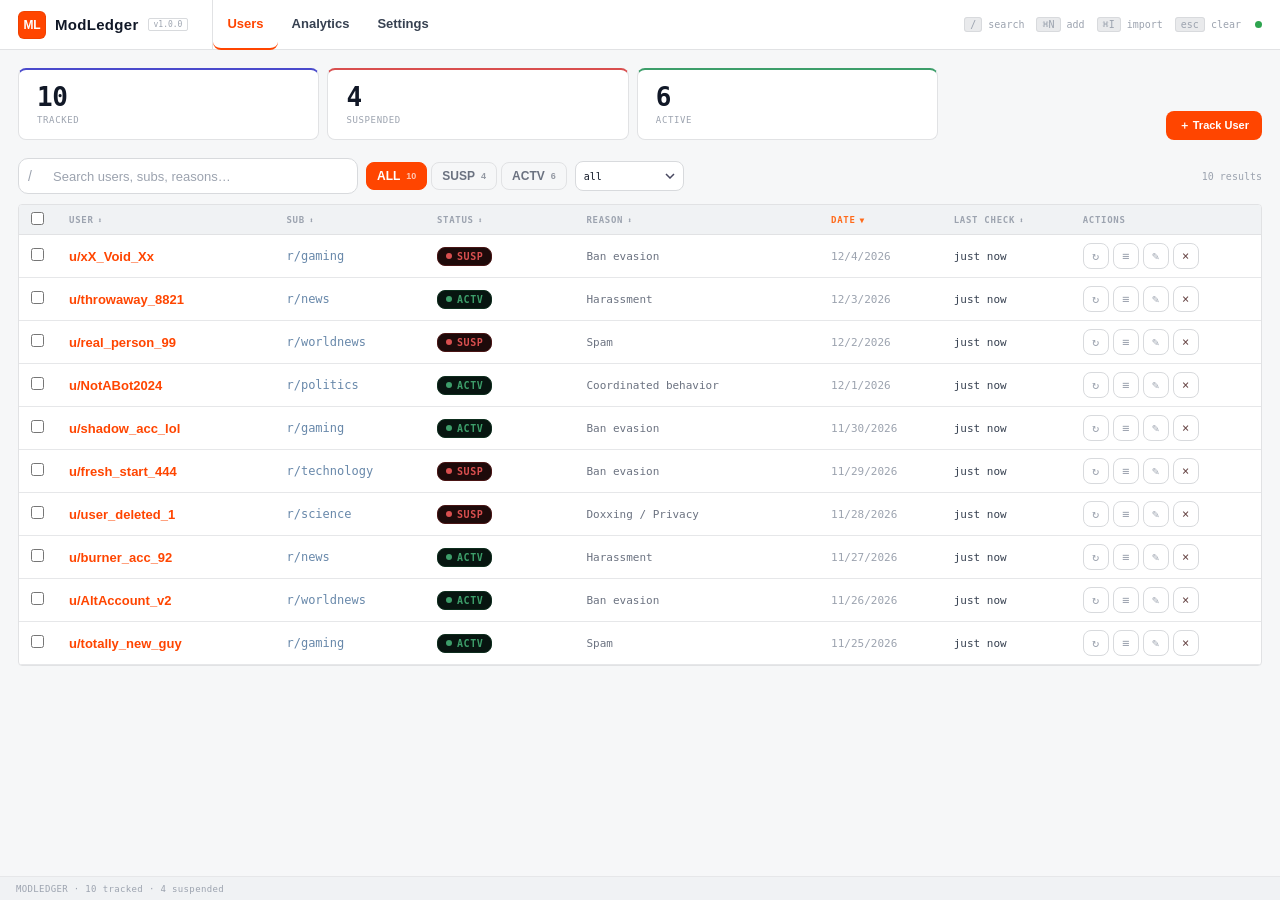
==== ModLedger.html @ e8f29388 "first commit" ====
<!DOCTYPE html>
<html lang="en">
<head>
<meta charset="UTF-8"/>
<meta name="viewport" content="width=device-width,initial-scale=1.0"/>
<title>ModLedger — Reddit Moderation Infrastructure</title>
<link rel="preconnect" href="https://fonts.googleapis.com"/>
<link href="https://fonts.googleapis.com/css2?family=DM+Sans:wght@300;400;500;600;700&family=JetBrains+Mono:wght@400;500;600;700&display=swap" rel="stylesheet"/>
<link rel="stylesheet" href="css/styles.css">
</head>
<body>
<div id="app">
  <header id="topbar">
    <div class="wordmark">
      <div class="wordmark-icon">ML</div>
      <span class="wordmark-text">ModLedger</span>
      <span class="wordmark-ver">v1.0.0</span>
    </div>
    <div class="vdiv"></div>
    <nav id="nav">
      <button class="nav-btn active" data-view="users">Users</button>
      <button class="nav-btn" data-view="analytics">Analytics</button>
      <button class="nav-btn" data-view="settings">Settings</button>
    </nav>
    <div class="spacer"></div>
    <div class="kb-hints">
      <span><kbd>/</kbd> search</span>
      <span><kbd>⌘N</kbd> add</span>
      <span><kbd>⌘I</kbd> import</span>
      <span><kbd>esc</kbd> clear</span>
    </div>
    <div class="pulse-dot sys-dot" title="System operational"></div>
  </header>

  <main id="main">
    <div id="stats-row" class="stats-row"></div>

    <div class="toolbar">
      <div class="search-wrap">
        <span class="icon">/</span>
        <input id="search-inp" class="search-inp" placeholder="Search users, subs, reasons…" />
        <button id="search-clear" class="search-clear" aria-label="Clear search">✕</button>
      </div>
      <div class="filter-pills" id="filter-pills"></div>
      <select id="sub-sel" class="sub-sel" aria-label="Filter by subreddit"><option value="all">all</option></select>
      <div class="spacer"></div>
      <div class="result-count" id="result-count">0 results</div>
      <div class="bulk-actions" id="bulk-actions">
        <div class="bulk-count" id="bulk-count">0 selected</div>
        <button class="btn btn-sm btn-secondary" id="bulk-refresh-btn">↻ Refresh</button>
        <button class="btn btn-sm btn-danger" id="bulk-delete-btn">× Remove</button>
      </div>
    </div>

    <div class="table-wrap">
      <div class="tbl-scroll">
        <table>
          <thead id="table-head"></thead>
          <tbody id="table-body"></tbody>
        </table>
      </div>
      <div class="pagination" id="pagination">
        <div class="page-info" id="page-info"></div>
        <div class="page-btns" id="page-btns"></div>
      </div>
    </div>

    <section id="view-analytics"></section>
    <section id="view-settings"></section>
  </main>

  <!-- Modal -->
  <div id="modal-overlay" class="overlay">
    <div class="modal" id="modal-box">
      <div class="modal-header"><div id="modal-title" class="modal-title"></div><button class="modal-close" onclick="ML.closeModal()">×</button></div>
      <div class="modal-body" id="modal-body"></div>
    </div>
  </div>

  <!-- Drawer -->
  <div id="drawer-overlay" class="drawer-overlay"></div>
  <div id="drawer" class="drawer"></div>

  <!-- Toasts -->
  <div class="toast-container" id="toast-container"></div>

  <!-- Statusbar -->
  <div id="statusbar">
    <div class="sb-text" id="sb-text">MODLEDGER</div>
    <div class="sb-sep" id="sb-sep"></div>
    <div class="sb-checking" id="sb-checking"><div class="sys-dot"></div><div id="sb-checking-text">checking…</div></div>
  </div>

  <script src="js/app.js" defer></script>
</body>
</html>
---- css/styles.css ----
/* ── RESET & BASE ── */
*,*::before,*::after{box-sizing:border-box;margin:0;padding:0}
:root{
  /* Reddit-like light theme tokens */
  --bg0:#f6f7f8; /* page background */
  --bg1:#ffffff; /* card / surface */
  --bg2:#f0f2f4; /* subtle surfaces */
  --bg3:#e9eaec; /* accents */
  --b0:#e6e7e9; --b1:#e1e2e4; --b2:#d8dadd;
  --t0:#111827; --t1:#374151; --t2:#6b7280; --t3:#9ca3af;
  --ac:#ff4500; /* Reddit orange */ --achi:#ff6a1a; --acd:#fff7f0;
  --mono:ui-monospace, SFMono-Regular, Menlo, Monaco, 'Roboto Mono', 'Segoe UI Mono', monospace;
  --sans: 'Noto Sans', 'Helvetica Neue', Arial, system-ui, sans-serif;
  --danger:#c0392b; --warn:#b87b00; --good:#2ea44f;
  --radius:8px;
  --motion-fast:120ms; --motion-medium:200ms;
}
html,body{background:var(--bg0);color:var(--t0);font-family:var(--sans);min-height:100vh;font-size:14px}
::-webkit-scrollbar{width:5px;height:5px}
::-webkit-scrollbar-track{background:var(--bg0)}
::-webkit-scrollbar-thumb{background:var(--b2);border-radius:4px}
::selection{background:#2a2a6a;color:#e0e0ff}
input,textarea,select{outline:none;font-family:var(--mono);color:var(--t0);background:var(--bg1);border:1px solid var(--b2);border-radius:3px;transition:border-color .12s}
input:focus,textarea:focus,select:focus{border-color:var(--ac)}
input::placeholder,textarea::placeholder{color:var(--t3)}
select option{background:var(--bg2);color:var(--t0)}
button{cursor:pointer;font-family:var(--mono)}
a{text-decoration:none;color:inherit}

/* Skip link */
.skip-link{position:absolute;left:8px;top:8px;background:var(--acd);color:var(--t0);padding:6px 10px;border-radius:4px;z-index:9999;transform:translateY(-120%);transition:transform .18s}
.skip-link:focus{transform:translateY(0)}

/* ── ANIMATIONS ── */
@keyframes spin{to{transform:rotate(360deg)}}
@keyframes pulse{0%,100%{opacity:1}50%{opacity:.25}}
@keyframes slideInRight{from{transform:translateX(100%);opacity:0}to{transform:translateX(0);opacity:1}}
@keyframes slideInUp{from{transform:translateY(8px);opacity:0}to{transform:translateY(0);opacity:1}}
@keyframes fadeIn{from{opacity:0}to{opacity:1}}
@keyframes flashRow{0%{background:#1a1a4a}100%{background:transparent}}
.spin{animation:spin .8s linear infinite}
.pulse-dot{animation:pulse 1.8s ease infinite;display:inline-block;border-radius:50%}
.fade-in{animation:fadeIn .2s ease}
.slide-in-right{animation:slideInRight .22s cubic-bezier(.16,1,.3,1)}
.slide-in-up{animation:slideInUp .18s ease}
.row-flash{animation:flashRow 1.2s ease}

/* ── LAYOUT ── */
#app{display:flex;flex-direction:column;min-height:100vh}
#topbar{background:var(--bg1);border-bottom:1px solid var(--b1);height:50px;display:flex;align-items:center;padding:0 18px;gap:0;position:sticky;top:0;z-index:100;flex-shrink:0}
#main{flex:1;padding:18px 18px 40px;width:100%;max-width:1440px;margin:0 auto}
#statusbar{background:var(--bg2);border-top:1px solid var(--b0);height:24px;display:flex;align-items:center;padding:0 16px;gap:16px;position:sticky;bottom:0;z-index:100;flex-shrink:0}

/* ── WORDMARK ── */
.wordmark{display:flex;align-items:center;gap:9px;margin-right:24px}
.wordmark-icon{width:28px;height:28px;background:var(--ac);border:1px solid rgba(0,0,0,0.06);border-radius:6px;display:flex;align-items:center;justify-content:center;font-size:12px;font-weight:700;color:#fff;font-family:var(--sans);letter-spacing:-.02em}
.wordmark-text{font-weight:700;font-size:15px;color:var(--t0);letter-spacing:0.02em;text-transform:none;font-family:var(--sans)}
.wordmark-ver{font-size:8px;color:var(--t3);border:1px solid var(--b2);border-radius:2px;padding:1px 5px;font-family:var(--mono)}

/* ── NAV ── */
nav{display:flex;height:50px}
.nav-btn{background:none;border:none;border-bottom:2px solid transparent;color:var(--t1);padding:0 14px;height:100%;font-size:13px;font-family:var(--sans);letter-spacing:0;font-weight:600;transition:all .12s}
.nav-btn:hover{color:var(--t0)}
.nav-btn.active{color:var(--ac);border-bottom-color:var(--ac);font-weight:700}

/* ── VDIVIDER ── */
.vdiv{width:1px;background:var(--b1);align-self:stretch;flex-shrink:0}

/* ── KBD ── */
kbd{background:var(--bg3);border:1px solid var(--b2);color:var(--t3);border-radius:3px;padding:1px 5px;font-size:10px;font-family:var(--mono)}
.kb-hints{display:flex;gap:12px;align-items:center;font-size:10px;color:var(--t3);font-family:var(--mono);margin-right:14px}

/* ── STAT CARDS ── */
.stats-row{display:flex;gap:8px;margin-bottom:18px;flex-wrap:wrap;align-items:stretch}
.stat-card{background:var(--bg1);border:1px solid var(--b1);padding:14px 18px;flex:1 1 90px;min-width:90px}
.stat-value{font-size:26px;font-weight:700;color:var(--t0);font-family:var(--mono);line-height:1;letter-spacing:-.02em}
.stat-label{font-size:9px;color:var(--t3);margin-top:5px;letter-spacing:.07em;text-transform:uppercase;font-family:var(--mono)}
.stat-sub{font-size:9px;color:var(--t3);margin-top:2px;font-family:var(--mono)}

/* ── TOOLBAR ── */
.toolbar{display:flex;gap:8px;margin-bottom:10px;align-items:center;flex-wrap:wrap}
.search-wrap{position:relative;flex:1 1 220px;max-width:340px}
.search-wrap .icon{position:absolute;left:10px;top:50%;transform:translateY(-50%);color:var(--t3);font-size:14px;pointer-events:none}
.search-inp{width:100%;height:36px;padding:0 34px;font-size:13px;background:var(--bg1);border:1px solid var(--b2);border-radius:10px;color:var(--t1);font-family:var(--sans)}
.search-inp:focus{border-color:var(--ac)}
.search-clear{position:absolute;right:8px;top:50%;transform:translateY(-50%);background:none;border:none;color:var(--t3);font-size:16px;line-height:1;display:none}
.filter-pills{display:flex;gap:4px;flex-wrap:wrap}
.pill{display:inline-flex;align-items:center;gap:6px;background:transparent;border:1px solid var(--b1);color:var(--t2);font-size:12px;font-weight:600;padding:6px 10px;border-radius:999px;font-family:var(--sans);letter-spacing:0;text-transform:none;transition:all .12s}
.pill:hover{background:var(--bg2);border-color:var(--b2);color:var(--t1)}
.pill.active{background:var(--ac);border-color:var(--ac);color:#fff}
.pill-count{font-size:9px;opacity:.7}
.sub-sel{height:30px;padding:0 26px 0 8px;font-size:10px;width:auto;min-width:90px;appearance:none;background-image:url("data:image/svg+xml,%3Csvg xmlns='http://www.w3.org/2000/svg' width='10' height='6'%3E%3Cpath d='M1 1l4 4 4-4' stroke='%23484860' stroke-width='1.5' fill='none'/%3E%3C/svg%3E");background-repeat:no-repeat;background-position:right 8px center}
.result-count{font-size:10px;color:var(--t3);font-family:var(--mono);white-space:nowrap}
.bulk-actions{display:flex;gap:6px;align-items:center}
.bulk-count{font-size:10px;color:var(--t3);font-family:var(--mono)}

/* ── BUTTONS ── */
.btn{display:inline-flex;align-items:center;gap:8px;border:1px solid transparent;border-radius:8px;font-family:var(--sans);font-weight:700;letter-spacing:0;transition:all .12s;white-space:nowrap}
.btn-sm{font-size:10px;padding:3px 8px}
.btn-md{font-size:11px;padding:6px 12px}
.btn-lg{font-size:13px;padding:9px 20px}
.btn-primary{background:var(--ac);border-color:transparent;color:#fff}
.btn-primary:hover{background:var(--achi)}
.btn-secondary{background:transparent;border:1px solid var(--b1);color:var(--t1)}
.btn-secondary:hover{background:var(--bg2)}
.btn-ghost{background:transparent;border-color:transparent;color:var(--t2)}
.btn-ghost:hover{background:var(--bg2);border-color:var(--b2)}
.btn-danger{background:#1e0808;border-color:#6a2020;color:#e06060}
.btn-danger:hover{background:#3a1010}
.btn:disabled{opacity:.4;cursor:not-allowed}

/* ── TABLE ── */
.table-wrap{border:1px solid var(--b1);border-radius:4px;overflow:hidden;background:var(--bg1)}
.tbl-scroll{overflow-x:auto}
table{width:100%;border-collapse:collapse}
thead tr th{padding:7px 12px;text-align:left;font-size:9px;color:var(--t3);letter-spacing:.08em;text-transform:uppercase;font-weight:700;cursor:pointer;-webkit-user-select:none;-ms-user-select:none;user-select:none;white-space:nowrap;font-family:var(--mono);border-bottom:1px solid var(--b1);background:var(--bg2);transition:color .1s}
thead tr th:hover,thead tr th.sort-active{color:var(--achi)}
thead tr th:first-child{cursor:default;width:38px}
thead tr th:last-child{cursor:default}
tbody tr{transition:background .1s}
tbody tr:hover td{background:var(--bg2)}
tbody tr.sel td{background:#12124a!important}
tbody tr.row-flash td{animation:flashRow 1.2s ease}
td{padding:8px 12px;font-size:12px;color:var(--t1);border-bottom:1px solid var(--b0);vertical-align:middle;font-family:var(--mono)}
td:first-child{width:38px}
.td-user a{color:var(--ac);font-weight:700;font-size:13px;font-family:var(--sans)}
.td-user a:hover{text-decoration:underline}
.td-sub{color:#6888aa}
.td-reason{color:var(--t2);max-width:200px;overflow:hidden;text-overflow:ellipsis;white-space:nowrap;font-size:11px}
.td-reporter{color:var(--t3);font-size:11px}
.td-date{color:var(--t3);font-size:11px;white-space:nowrap}
.td-check{font-size:11px;white-space:nowrap}
.td-actions{white-space:nowrap}
.td-user-inner{display:flex;align-items:center;gap:6px}
.empty-row td{text-align:center;padding:56px 0;color:var(--t3);font-size:13px}
.sort-arrow{margin-left:4px;font-size:8px}

/* ── STATUS BADGE ── */
.badge{display:inline-flex;align-items:center;gap:5px;font-size:10px;font-weight:700;padding:3px 8px;border-radius:3px;letter-spacing:.06em;white-space:nowrap;font-family:var(--mono);border:1px solid}
.badge-dot{width:6px;height:6px;border-radius:50%;flex-shrink:0;animation:pulse 1.8s ease infinite}
.badge-sm{font-size:9px;padding:2px 6px}
.badge-sm .badge-dot{width:5px;height:5px}

/* CONF bar removed (unused) */

/* ── ACTION BUTTONS ── */
.action-btn{background:none;border:1px solid var(--b2);color:var(--t3);border-radius:3px;width:26px;height:26px;display:inline-flex;align-items:center;justify-content:center;font-size:12px;transition:all .12s;flex-shrink:0}
.action-btn:hover{border-color:var(--achi);color:var(--achi)}
.action-btn.danger-btn{color:#664444}
.action-btn.danger-btn:hover{border-color:var(--danger);color:var(--danger)}
.action-btns{display:flex;gap:4px}

/* ── TOOLTIP ── */
.tip-wrap{position:relative;display:inline-flex}
.tip-wrap .tip{opacity:0;pointer-events:none;position:absolute;bottom:calc(100% + 6px);left:50%;transform:translateX(-50%);background:var(--bg3);border:1px solid var(--b2);color:var(--t1);font-size:10px;white-space:nowrap;padding:3px 8px;border-radius:3px;font-family:var(--mono);z-index:1000;transition:opacity .12s}
.tip-wrap:hover .tip{opacity:1}

/* ── PAGINATION ── */
.pagination{display:flex;justify-content:space-between;align-items:center;padding:10px 14px;border-top:1px solid var(--b0);background:var(--bg2)}
.page-info{font-size:10px;color:var(--t3);font-family:var(--mono)}
.page-btns{display:flex;gap:4px;align-items:center}
.page-num{width:28px;height:26px;border:1px solid var(--b2);background:transparent;color:var(--t3);border-radius:3px;font-size:10px;font-family:var(--mono)}
.page-num.active{border-color:var(--ac);background:var(--acd);color:var(--achi)}

/* ── FIELD / FORM ── */
.field{margin-bottom:14px}
.field-label{display:block;font-size:9px;color:var(--t3);letter-spacing:.08em;text-transform:uppercase;margin-bottom:5px;font-family:var(--mono)}
.field-hint{font-size:10px;color:var(--t3);margin-top:4px;font-family:var(--mono)}
.field-hint.compact{margin-top:0;margin-bottom:5px}
.bulk-preview{font-size:10px;color:var(--t3);font-family:var(--mono);margin-top:-8px;margin-bottom:14px}

.field input,.field select,.field textarea{width:100%;padding:7px 10px;font-size:12px;background:var(--bg1);border:1px solid var(--b2);border-radius:3px;color:var(--t0);font-family:var(--mono)}
.field select{appearance:none;padding-right:28px;background-image:url("data:image/svg+xml,%3Csvg xmlns='http://www.w3.org/2000/svg' width='12' height='8'%3E%3Cpath d='M1 1l5 5 5-5' stroke='%23484860' stroke-width='1.5' fill='none'/%3E%3C/svg%3E");background-repeat:no-repeat;background-position:right 10px center}
.field textarea{resize:vertical}
.field input:focus,.field select:focus,.field textarea:focus{border-color:var(--ac)}
.form-row{display:grid;grid-template-columns:1fr 1fr;gap:12px}

/* ── MODAL ── */
.overlay{position:fixed;inset:0;background:rgba(0,0,0,.75);display:flex;align-items:center;justify-content:center;z-index:2000;padding:20px;animation:fadeIn .15s ease}
.modal{background:var(--bg1);border:1px solid var(--b2);border-radius:4px;max-width:100%;max-height:90vh;overflow:auto;box-shadow:0 32px 80px rgba(0,0,0,.6);animation:slideInUp .18s ease}
.modal-header{display:flex;justify-content:space-between;align-items:center;padding:16px 20px;border-bottom:1px solid var(--b1)}
.modal-title{font-size:11px;font-weight:700;letter-spacing:.08em;color:var(--t1);font-family:var(--mono);text-transform:uppercase}
.modal-close{background:none;border:none;color:var(--t3);font-size:20px;line-height:1;padding:0 2px}
.modal-body{padding:20px}
.modal-footer{display:flex;gap:8px;justify-content:flex-end;margin-top:4px}
.form-error{display:none;background:#1e0a0a;border:1px solid #4a1515;color:#d06060;font-size:11px;padding:8px 12px;border-radius:3px;margin-bottom:14px;font-family:var(--mono)}

.modal-confirm{font-size:13px;color:var(--t1);line-height:1.6;margin-bottom:20px}
.drawer-title-row{display:flex;align-items:center;gap:8px;margin-bottom:4px}
.drawer-user-link{font-size:15px;font-weight:700;color:var(--achi);font-family:var(--mono)}
.drawer-subtle{font-size:11px;color:var(--t3);font-family:var(--mono)}
.drawer-close{background:none;border:none;color:var(--t3);font-size:20px;cursor:pointer}
.drawer-status-row{display:flex;align-items:center;gap:10px;margin-bottom:12px}

/* ── DRAWER ── */
.drawer-overlay{position:fixed;inset:0;background:rgba(0,0,0,.5);z-index:1500;animation:fadeIn .15s ease}
.drawer{position:fixed;right:0;top:0;bottom:0;width:400px;background:var(--bg1);border-left:1px solid var(--b2);z-index:1501;overflow:auto;animation:slideInRight .22s cubic-bezier(.16,1,.3,1)}
.drawer-header{display:flex;justify-content:space-between;align-items:flex-start;padding:18px 20px 14px;border-bottom:1px solid var(--b1);position:sticky;top:0;background:var(--bg1);z-index:1}
.drawer-body{padding:20px}
.status-card{background:var(--bg2);border:1px solid var(--b1);border-radius:3px;padding:16px;margin-bottom:18px}
.status-card-label{font-size:9px;color:var(--t3);letter-spacing:.08em;text-transform:uppercase;font-family:var(--mono);margin-bottom:10px}
.drawer-meta{display:grid;grid-template-columns:1fr 1fr;gap:8px;font-size:11px;font-family:var(--mono);margin-top:12px}
.drawer-meta-key{color:var(--t3);margin-bottom:2px}
.drawer-meta-val{color:var(--t1)}
.drawer-note{margin-top:12px;font-size:11px;color:#8899bb;background:#0e1220;padding:8px 12px;border-radius:3px;border-left:2px solid #3355aa;line-height:1.5;font-family:var(--mono)}
.drawer-links{display:flex;gap:6px;margin-bottom:20px;flex-wrap:wrap}
.timeline-label{font-size:9px;color:var(--t3);letter-spacing:.08em;text-transform:uppercase;font-family:var(--mono);margin-bottom:14px}
.timeline-item{display:flex;gap:12px;margin-bottom:0}
.timeline-dot-col{display:flex;flex-direction:column;align-items:center;padding-top:4px}
.timeline-dot{width:10px;height:10px;border-radius:50%;flex-shrink:0;border:2px solid}
.timeline-line{width:1px;flex:1;background:var(--b1);min-height:20px}
.timeline-content{flex:1;padding-bottom:16px}
.timeline-date{font-size:10px;color:var(--t3);font-family:var(--mono);margin-bottom:5px}
.timeline-badges{display:flex;align-items:center;gap:6px;margin-bottom:5px;flex-wrap:wrap}
.timeline-arrow{color:var(--t3);font-size:11px}
.timeline-tags{font-size:10px;color:var(--t3);font-family:var(--mono);display:flex;gap:6px;flex-wrap:wrap}
.tag{background:var(--bg2);border:1px solid var(--b2);border-radius:2px;padding:1px 5px}
.tag-good{color:var(--good)}
.tag-warn{color:var(--warn)}

/* ── ANALYTICS ── */
.analytics-hero{background:var(--bg1);border:1px solid var(--b1);border-radius:3px;padding:24px;margin-bottom:14px;display:flex;gap:32px;align-items:center;flex-wrap:wrap}
.hero-metric{display:flex;flex-direction:column}
.hero-value{font-size:36px;font-weight:700;font-family:var(--mono);letter-spacing:-.03em;line-height:1}
.hero-label{font-size:9px;color:var(--t3);font-family:var(--mono);margin-top:6px;letter-spacing:.06em;text-transform:uppercase}
.hero-sub{font-size:9px;color:var(--t3);font-family:var(--mono)}
.analytics-grid{display:grid;grid-template-columns:1fr 1fr;gap:14px;max-width:960px}
.a-section{background:var(--bg1);border:1px solid var(--b1);border-radius:3px;padding:20px}
.a-section-title{font-size:9px;color:var(--t3);letter-spacing:.08em;text-transform:uppercase;font-family:var(--mono);margin-bottom:16px;padding-bottom:10px;border-bottom:1px solid var(--b0)}
.bar-row{margin-bottom:12px}
.bar-row-head{display:flex;justify-content:space-between;font-size:11px;font-family:var(--mono);margin-bottom:5px}
.bar-row-label{color:var(--t1)}
.bar-row-val{font-weight:600}
.bar-row-pct{color:var(--t3);font-weight:400}
.bar-track{height:4px;background:var(--b1);border-radius:2px;overflow:hidden}
.bar-fill{height:100%;border-radius:2px;transition:width .5s ease}

/* bar-fill now driven by CSS variables set on element: --pct and --fill */
.bar-fill{width:var(--pct,0%);background:var(--fill,var(--ac));}

/* hero-value uses CSS variable for color */
.hero-value{color:var(--hv,inherit)}

/* analytics no-data */
.no-data-analytics{color:var(--t3);font-family:var(--mono);font-size:13px;padding:40px 0}

/* drawer meta row helper */
.drawer-meta-row{display:flex;align-items:center;gap:10px;margin-bottom:12px}

/* timeline status color mappings (avoid inline styles) */
.timeline-dot.status-suspended{background:#1e0a0a;border-color:#d94f4f}
.timeline-dot.status-active{background:#071510;border-color:#3d9e6a}

/* ── SETTINGS ── */
.settings-wrap{max-width:560px}
.settings-card{background:var(--bg1);border:1px solid var(--b1);border-radius:3px;padding:24px}
.settings-section{font-size:9px;color:var(--t3);letter-spacing:.08em;text-transform:uppercase;font-family:var(--mono);margin-bottom:16px;margin-top:24px;padding-bottom:8px;border-bottom:1px solid var(--b1)}
.settings-section:first-child{margin-top:0}
.toggle-row{display:flex;justify-content:space-between;align-items:flex-start;margin-bottom:12px}
.toggle-label{font-size:12px;color:var(--t1);font-family:var(--mono)}
.toggle-hint{font-size:10px;color:var(--t3);font-family:var(--mono);margin-top:2px}
.toggle-row{display:flex;justify-content:space-between;align-items:flex-start;margin-bottom:12px}
.toggle-label{font-size:12px;color:var(--t1);font-family:var(--mono)}
.toggle-hint{font-size:10px;color:var(--t3);font-family:var(--mono);margin-top:2px}
.settings-footer{display:flex;justify-content:flex-end;gap:8px;margin-top:20px;padding-top:16px;border-top:1px solid var(--b1);align-items:center}
.save-confirm{font-size:11px;color:var(--good);font-family:var(--mono)}

/* Pipeline HUD removed (legacy) */

/* ── TOASTS ── */
.toast-container{position:fixed;bottom:30px;left:20px;display:flex;flex-direction:column;gap:6px;z-index:4000}
.toast{background:var(--bg2);color:var(--t1);font-size:11px;padding:8px 14px;border-radius:3px;font-family:var(--mono);box-shadow:0 4px 16px rgba(0,0,0,.4);max-width:340px;animation:slideInUp .18s ease;border:1px solid var(--b2);border-left:3px solid var(--ac)}
.toast.success{border-left-color:var(--good);border-color:rgba(61,158,106,.3)}
.toast.error{border-left-color:var(--danger);border-color:rgba(201,64,64,.3)}

/* ── STATUS BAR ── */
.sb-text{font-size:9px;color:var(--t3);font-family:var(--mono);letter-spacing:.04em}
.sb-sep{width:1px;height:12px;background:var(--b2)}
.sb-checking{display:flex;align-items:center;gap:6px;font-size:9px;color:var(--achi);font-family:var(--mono)}
.sb-status{display:flex;align-items:center;gap:5px;font-size:9px;color:var(--t3);font-family:var(--mono)}
.sys-dot{width:6px;height:6px;border-radius:50%;background:var(--good);animation:pulse 1.8s ease infinite}
.spacer{flex:1}

/* ── SPINNER ── */
.spinner{border-radius:50%;flex-shrink:0;animation:spin var(--motion-medium) linear infinite}

/* Overrides: gentler motion and consistent corner radius */
button, .btn, .stat-card, .modal, .drawer, .toast, .badge, .action-btn, input, select, textarea, .pill { border-radius: var(--radius); }
.badge-dot{animation:pulse var(--motion-medium) ease-in-out infinite}

/* Safari user-select support helper */
.no-select{-webkit-user-select:none;-ms-user-select:none;user-select:none}

/* Default hidden states moved out of HTML inline styles */
#bulk-actions{display:none}
#pagination{display:none}
#view-analytics,#view-settings{display:none}
#modal-overlay{display:none}
#drawer-overlay,#drawer{display:none}
#sb-checking{display:none}

/* Table head / helper classes */
.th-select{width:38px}
.th-select .row-cb{margin:0}
.th-actions{white-space:nowrap}
.check-loading{display:flex;align-items:center;gap:8px;color:var(--achi);font-size:11px}

/* Status color tokens (used by badge status- classes) */
.status-suspended{background:#1e0a0a;border-color:#4a1515;color:#d94f4f}
.status-active{background:#071510;border-color:#0e2e1e;color:#3d9e6a}
.status-suspended .badge-dot{background:#d94f4f}
.status-active .badge-dot{background:#3d9e6a}

/* Badge dot sizing (centralized) */
.badge-dot{width:6px;height:6px;border-radius:50%;flex-shrink:0}
.badge-sm .badge-dot{width:5px;height:5px}

/* Spinner sizing variants */
.spinner-sm{width:14px;height:14px;border:2px solid rgba(112,112,238,0.14);border-top-color:#7070ee}
.spinner-md{width:20px;height:20px;border:2px solid rgba(112,112,238,0.12);border-top-color:#7070ee}
.spinner-lg{width:28px;height:28px;border:3px solid rgba(112,112,238,0.10);border-top-color:#7070ee}

/* Stat card accent mappings */
.stat-accent-a{border-top:2px solid #4a4acc}
.stat-accent-b{border-top:2px solid #d94f4f}
.stat-accent-c{border-top:2px solid #3d9e6a}
.stat-actions{display:flex;align-items:flex-end;gap:6px;margin-left:auto}

/* Checkbox compact style */
.row-cb{accent-color:var(--ac);cursor:pointer;width:13px;height:13px}

/* Pulse dot (topbar) sizing */
.pulse-dot.sys-dot{width:7px;height:7px}
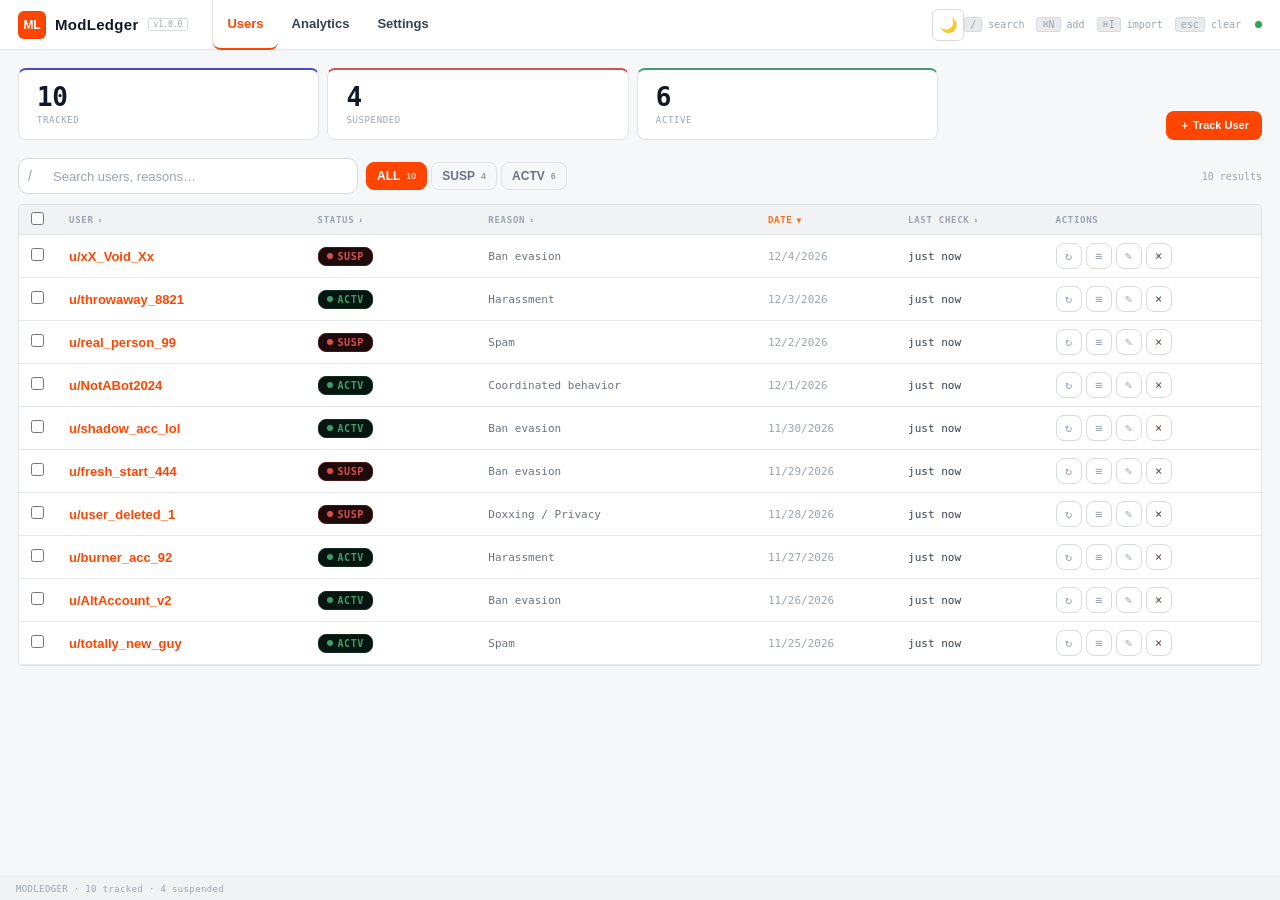
==== commit d5d24891: "Refactor user data structure and enhance filtering logic; add dark mode theme manager" ====
--- a/ModLedger.html
+++ b/ModLedger.html
@@ -23,6 +23,7 @@
       <button class="nav-btn" data-view="settings">Settings</button>
     </nav>
     <div class="spacer"></div>
+    <button id="theme-toggle" class="theme-toggle" title="Toggle dark mode" aria-label="Toggle dark mode">🌙</button>
     <div class="kb-hints">
       <span><kbd>/</kbd> search</span>
       <span><kbd>⌘N</kbd> add</span>
@@ -38,11 +39,10 @@
     <div class="toolbar">
       <div class="search-wrap">
         <span class="icon">/</span>
-        <input id="search-inp" class="search-inp" placeholder="Search users, subs, reasons…" />
+        <input id="search-inp" class="search-inp" placeholder="Search users, reasons…" />
         <button id="search-clear" class="search-clear" aria-label="Clear search">✕</button>
       </div>
       <div class="filter-pills" id="filter-pills"></div>
-      <select id="sub-sel" class="sub-sel" aria-label="Filter by subreddit"><option value="all">all</option></select>
       <div class="spacer"></div>
       <div class="result-count" id="result-count">0 results</div>
       <div class="bulk-actions" id="bulk-actions">
--- a/css/styles.css
+++ b/css/styles.css
@@ -1,7 +1,7 @@
 /* ── RESET & BASE ── */
 *,*::before,*::after{box-sizing:border-box;margin:0;padding:0}
 :root{
-  /* Reddit-like light theme tokens */
+  /* Reddit-like light theme tokens (DEFAULT) */
   --bg0:#f6f7f8; /* page background */
   --bg1:#ffffff; /* card / surface */
   --bg2:#f0f2f4; /* subtle surfaces */
@@ -15,15 +15,36 @@
   --radius:8px;
   --motion-fast:120ms; --motion-medium:200ms;
 }
+
+/* AMOLED Dark Mode — Class-based only */
+body.dark-mode {
+  --bg0:#000000;
+  --bg1:#0a0a0b;
+  --bg2:#1a1a1b;
+  --bg3:#272729;
+  --b0:#404040;
+  --b1:#3a3a3b;
+  --b2:#2d2d2d;
+  --t0:#d7dadc;
+  --t1:#818384;
+  --t2:#565656;
+  --t3:#404040;
+  --ac:#ff4500;
+  --achi:#ff6a1a;
+  --acd:#1a0f08;
+}
 html,body{background:var(--bg0);color:var(--t0);font-family:var(--sans);min-height:100vh;font-size:14px}
 ::-webkit-scrollbar{width:5px;height:5px}
 ::-webkit-scrollbar-track{background:var(--bg0)}
 ::-webkit-scrollbar-thumb{background:var(--b2);border-radius:4px}
+body.dark-mode::-webkit-scrollbar-thumb{background:#333333}
 ::selection{background:#2a2a6a;color:#e0e0ff}
+body.dark-mode ::selection{background:#1a1a4a;color:#ff4500}
 input,textarea,select{outline:none;font-family:var(--mono);color:var(--t0);background:var(--bg1);border:1px solid var(--b2);border-radius:3px;transition:border-color .12s}
 input:focus,textarea:focus,select:focus{border-color:var(--ac)}
 input::placeholder,textarea::placeholder{color:var(--t3)}
 select option{background:var(--bg2);color:var(--t0)}
+body.dark-mode select option{background:#1a1a1b;color:#d7dadc}
 button{cursor:pointer;font-family:var(--mono)}
 a{text-decoration:none;color:inherit}
 
@@ -89,7 +110,6 @@
 .pill:hover{background:var(--bg2);border-color:var(--b2);color:var(--t1)}
 .pill.active{background:var(--ac);border-color:var(--ac);color:#fff}
 .pill-count{font-size:9px;opacity:.7}
-.sub-sel{height:30px;padding:0 26px 0 8px;font-size:10px;width:auto;min-width:90px;appearance:none;background-image:url("data:image/svg+xml,%3Csvg xmlns='http://www.w3.org/2000/svg' width='10' height='6'%3E%3Cpath d='M1 1l4 4 4-4' stroke='%23484860' stroke-width='1.5' fill='none'/%3E%3C/svg%3E");background-repeat:no-repeat;background-position:right 8px center}
 .result-count{font-size:10px;color:var(--t3);font-family:var(--mono);white-space:nowrap}
 .bulk-actions{display:flex;gap:6px;align-items:center}
 .bulk-count{font-size:10px;color:var(--t3);font-family:var(--mono)}
@@ -107,6 +127,8 @@
 .btn-ghost:hover{background:var(--bg2);border-color:var(--b2)}
 .btn-danger{background:#1e0808;border-color:#6a2020;color:#e06060}
 .btn-danger:hover{background:#3a1010}
+body.dark-mode .btn-danger{background:#2a0a0a;border-color:#5a1515;color:#ff6666}
+body.dark-mode .btn-danger:hover{background:#4a1515}
 .btn:disabled{opacity:.4;cursor:not-allowed}
 
 /* ── TABLE ── */
@@ -125,7 +147,6 @@
 td:first-child{width:38px}
 .td-user a{color:var(--ac);font-weight:700;font-size:13px;font-family:var(--sans)}
 .td-user a:hover{text-decoration:underline}
-.td-sub{color:#6888aa}
 .td-reason{color:var(--t2);max-width:200px;overflow:hidden;text-overflow:ellipsis;white-space:nowrap;font-size:11px}
 .td-reporter{color:var(--t3);font-size:11px}
 .td-date{color:var(--t3);font-size:11px;white-space:nowrap}
@@ -141,6 +162,12 @@
 .badge-sm{font-size:9px;padding:2px 6px}
 .badge-sm .badge-dot{width:5px;height:5px}
 
+/* ── DARK MODE TOGGLE ── */
+.theme-toggle{background:none;border:1px solid var(--b2);color:var(--t2);width:32px;height:32px;display:inline-flex;align-items:center;justify-content:center;border-radius:6px;cursor:pointer;transition:all .12s;font-size:14px}
+.theme-toggle:hover{border-color:var(--ac);color:var(--ac)}
+body.dark-mode .theme-toggle{color:var(--t2)}
+body.dark-mode .theme-toggle:hover{border-color:var(--achi);color:var(--achi)}
+
 /* CONF bar removed (unused) */
 
 /* ── ACTION BUTTONS ── */
@@ -171,6 +198,7 @@
 
 .field input,.field select,.field textarea{width:100%;padding:7px 10px;font-size:12px;background:var(--bg1);border:1px solid var(--b2);border-radius:3px;color:var(--t0);font-family:var(--mono)}
 .field select{appearance:none;padding-right:28px;background-image:url("data:image/svg+xml,%3Csvg xmlns='http://www.w3.org/2000/svg' width='12' height='8'%3E%3Cpath d='M1 1l5 5 5-5' stroke='%23484860' stroke-width='1.5' fill='none'/%3E%3C/svg%3E");background-repeat:no-repeat;background-position:right 10px center}
+body.dark-mode .field select{background-image:url("data:image/svg+xml,%3Csvg xmlns='http://www.w3.org/2000/svg' width='12' height='8'%3E%3Cpath d='M1 1l5 5 5-5' stroke='%23818384' stroke-width='1.5' fill='none'/%3E%3C/svg%3E")}
 .field textarea{resize:vertical}
 .field input:focus,.field select:focus,.field textarea:focus{border-color:var(--ac)}
 .form-row{display:grid;grid-template-columns:1fr 1fr;gap:12px}
@@ -184,6 +212,7 @@
 .modal-body{padding:20px}
 .modal-footer{display:flex;gap:8px;justify-content:flex-end;margin-top:4px}
 .form-error{display:none;background:#1e0a0a;border:1px solid #4a1515;color:#d06060;font-size:11px;padding:8px 12px;border-radius:3px;margin-bottom:14px;font-family:var(--mono)}
+body.dark-mode .form-error{background:#2a0a0a;border:1px solid #5a1515;color:#ff6666}
 
 .modal-confirm{font-size:13px;color:var(--t1);line-height:1.6;margin-bottom:20px}
 .drawer-title-row{display:flex;align-items:center;gap:8px;margin-bottom:4px}
@@ -299,6 +328,16 @@
 #drawer-overlay,#drawer{display:none}
 #sb-checking{display:none}
 
+/* ── DARK MODE ENHANCEMENTS ── */
+body.dark-mode tbody tr.sel td{background:#1a1a3a!important}
+body.dark-mode .tooltip,.tip{background:var(--bg2);border-color:var(--b2)}
+body.dark-mode .modal{box-shadow:0 32px 80px rgba(0,0,0,.9)}
+body.dark-mode .toast{box-shadow:0 4px 16px rgba(0,0,0,.8)}
+body.dark-mode input::placeholder,
+body.dark-mode textarea::placeholder{color:var(--t2)}
+body.dark-mode .action-btn.danger-btn{color:#ff8888}
+body.dark-mode .action-btn.danger-btn:hover{border-color:#ff6666;color:#ff6666}
+
 /* Table head / helper classes */
 .th-select{width:38px}
 .th-select .row-cb{margin:0}
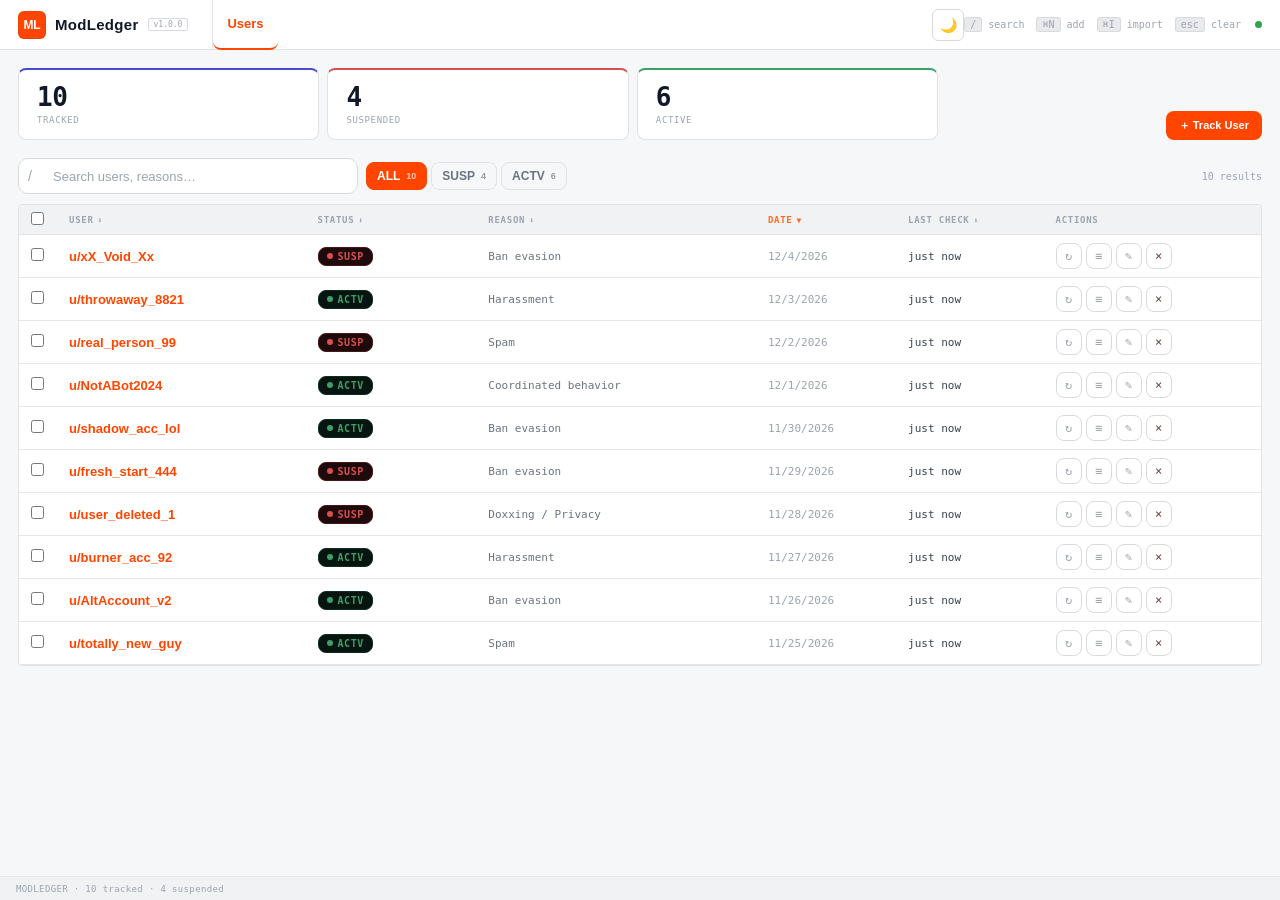
==== commit 15891b95: "Remove unused Analytics and Settings tabs; add README and asset files for project documentation" ====
--- a/ModLedger.html
+++ b/ModLedger.html
@@ -19,8 +19,6 @@
     <div class="vdiv"></div>
     <nav id="nav">
       <button class="nav-btn active" data-view="users">Users</button>
-      <button class="nav-btn" data-view="analytics">Analytics</button>
-      <button class="nav-btn" data-view="settings">Settings</button>
     </nav>
     <div class="spacer"></div>
     <button id="theme-toggle" class="theme-toggle" title="Toggle dark mode" aria-label="Toggle dark mode">🌙</button>
@@ -65,8 +63,7 @@
       </div>
     </div>
 
-    <section id="view-analytics"></section>
-    <section id="view-settings"></section>
+    <!-- Analytics and Settings tabs removed (not used) -->
   </main>
 
   <!-- Modal -->
